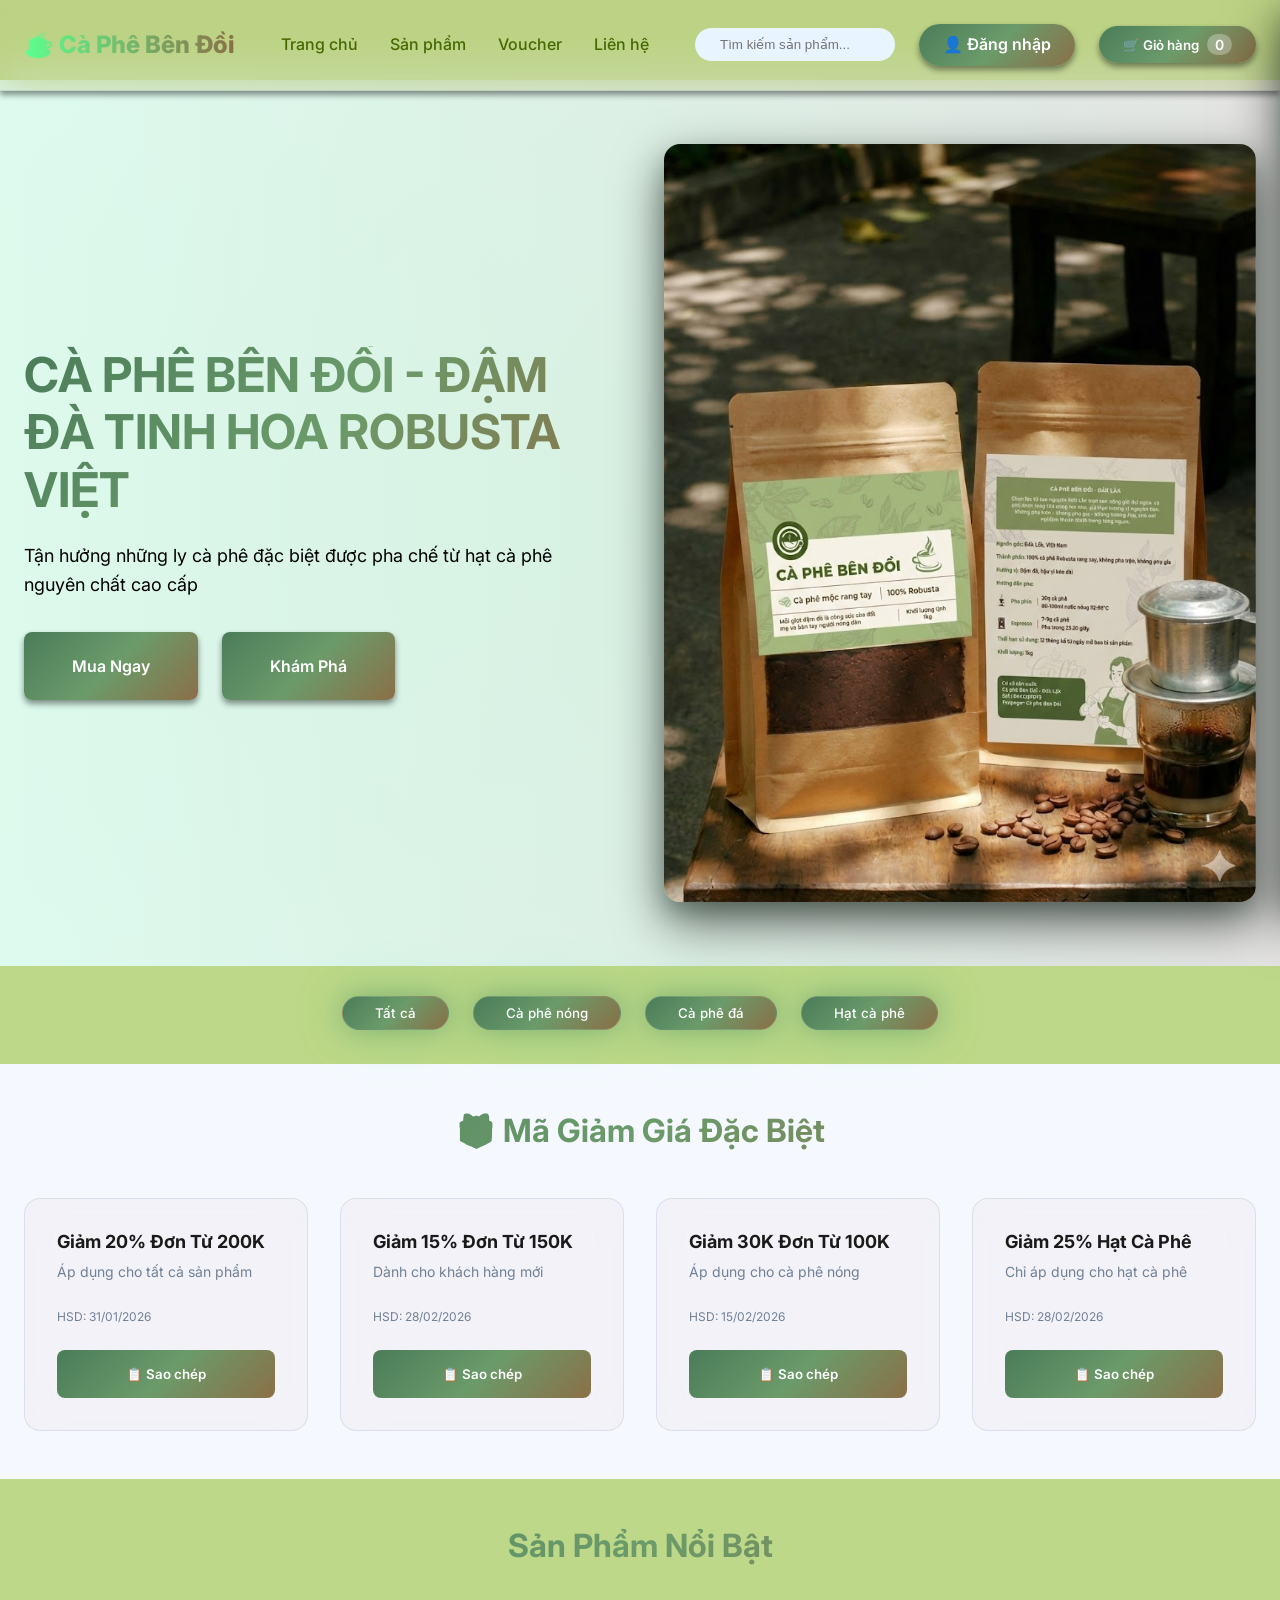
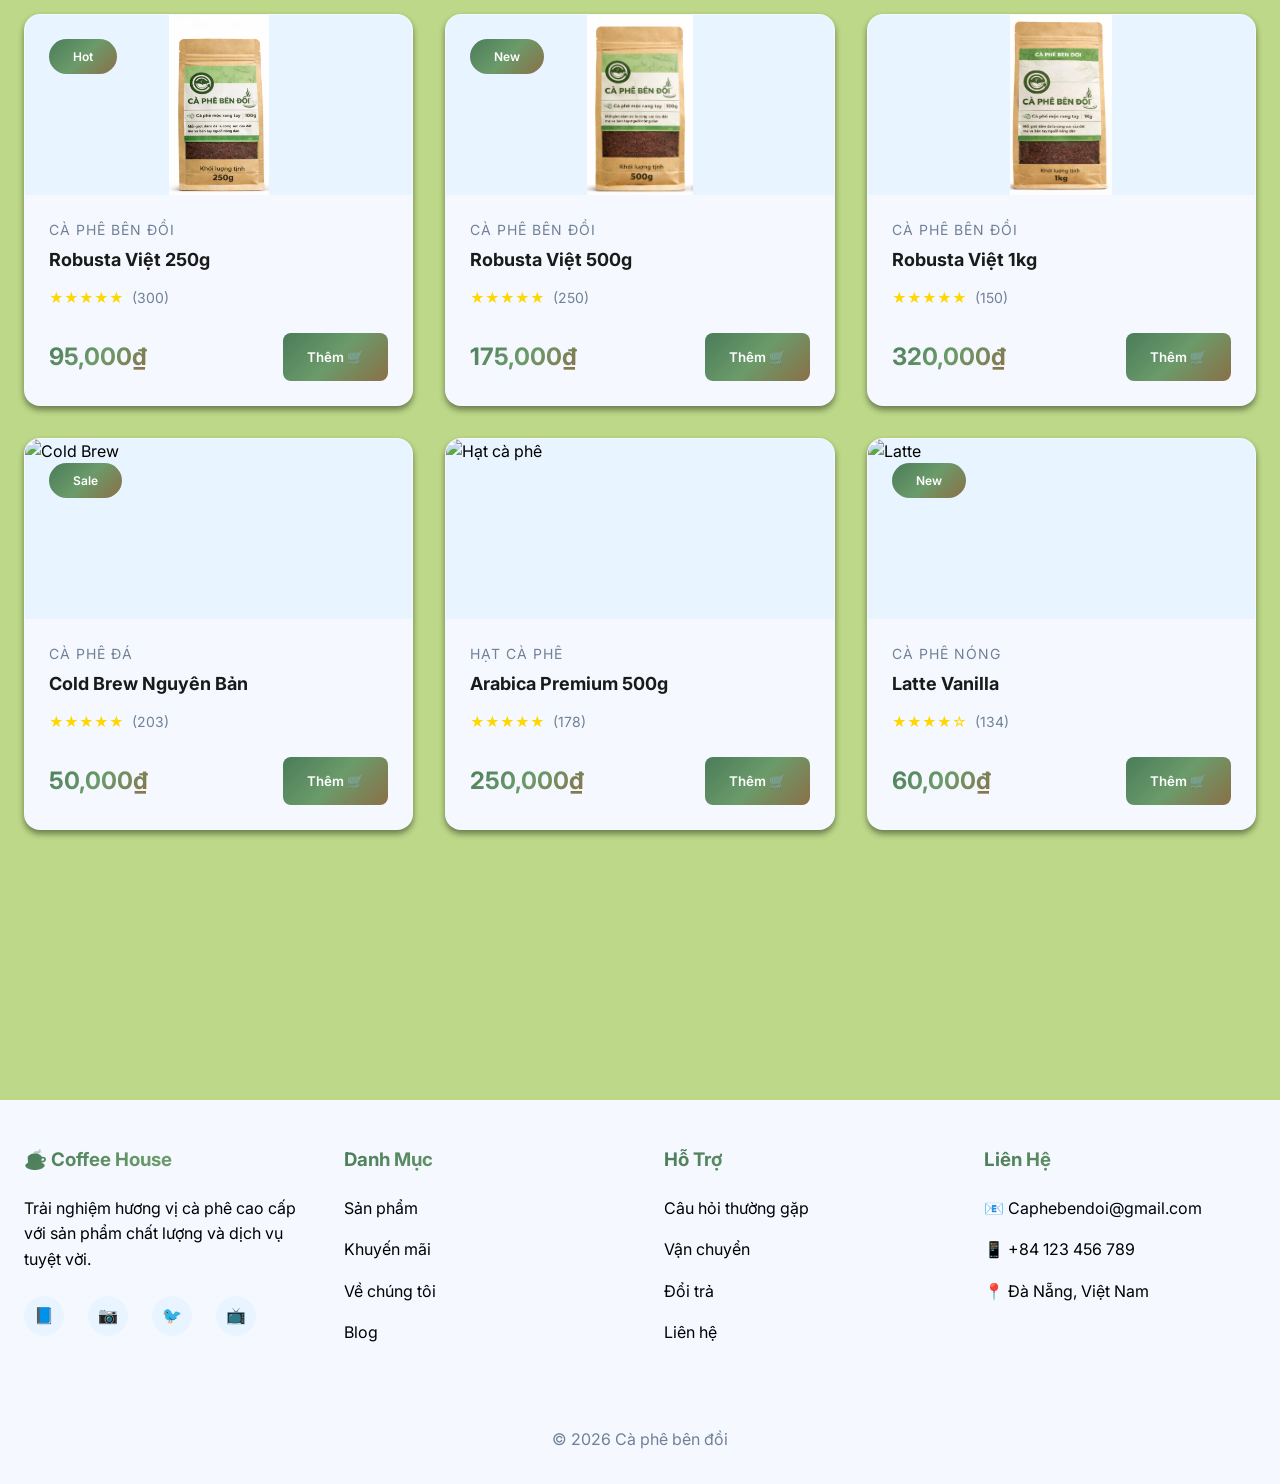
==== index.html @ 9ada8a75 "Add files via upload" ====
<!DOCTYPE html>
<html lang="vi">

<head>
    <meta charset="UTF-8">
    <meta name="viewport" content="width=device-width, initial-scale=1.0">
    <meta name="description"
        content="Cửa hàng cà phê trực tuyến cao cấp - Cà phê Việt Nam, Espresso, Cappuccino, và nhiều loại cà phê đặc biệt khác">
    <meta name="keywords" content="cà phê, coffee, espresso, cappuccino, cà phê việt nam, cà phê online">
    <title>Cà Phê Bên Đồi </title>
    <link rel="preconnect" href="https://fonts.googleapis.com">
    <link rel="preconnect" href="https://fonts.gstatic.com" crossorigin>
    <link href="https://fonts.googleapis.com/css2?family=Inter:wght@400;500;600;700;800&display=swap" rel="stylesheet">
    <link rel="stylesheet" href="style.css">
</head>

<body>
    <!-- Header & Navigation -->
    <header class="header" id="header">
        <nav class="nav container">
            <div class="logo">☕ Cà Phê Bên Đồi </div>

            <ul class="nav-links" id="navLinks">
                <li><a href="#home">Trang chủ</a></li>
                <li><a href="#products">Sản phẩm</a></li>
                <li><a href="#vouchers">Voucher</a></li>
                <li><a href="#contact">Liên hệ</a></li>
            </ul>

            <div class="nav-actions">
                <div class="search-box">
                    <input type="text" id="searchInput" placeholder="Tìm kiếm sản phẩm...">
                </div>

                <a href="login.html" class="cart-btn">
                    👤 Đăng nhập
                </a>

                <button class="cart-btn" id="cartBtn">
                    🛒 Giỏ hàng
                    <span class="cart-count" id="cartCount">0</span>
                </button>

                <button class="mobile-menu-btn" id="mobileMenuBtn">☰</button>
            </div>
        </nav>
    </header>
    <section class="hero" id="home">
        <div class="container">
            <div class="hero-content">
                <div class="hero-text animate-in">
                    <h1>CÀ PHÊ BÊN ĐỒI - ĐẬM ĐÀ TINH HOA ROBUSTA VIỆT</h1>
                    <p>Tận hưởng những ly cà phê đặc biệt được pha chế từ hạt cà phê nguyên chất cao cấp</p>
                    <div class="hero-buttons">
                        <button class="btn-primary"
                            onclick="document.getElementById('products').scrollIntoView({behavior: 'smooth'})">
                            Mua Ngay
                        </button>
                        <button class="btn-primary"
                            onclick="document.getElementById('products').scrollIntoView({behavior: 'smooth'})">
                            Khám Phá
                        </button>
                    </div>
                </div>

                <div class="hero-image">
                    <img src="img/h1.jpg" alt="Premium Coffee Experience">
                </div>
            </div>
        </div>
    </section>
    <section class="filters" id="filters">
        <div class="container">
            <div class="filter-buttons">
                <button class="filter-btn active" data-category="all">Tất cả</button>
                <button class="filter-btn active" hot">Cà phê nóng</button>
                <button class="filter-btn active" iced">Cà phê đá</button>
                <button class="filter-btn active" beans">Hạt cà phê</button>
            </div>
        </div>
    </section>

    <!-- Vouchers Section -->
    <section class="vouchers" id="vouchers">
        <div class="container">
            <h2 class="section-title">🎁 Mã Giảm Giá Đặc Biệt</h2>

            <div class="vouchers-grid">
                <!-- Voucher 1 -->
                <div class="voucher-card">
                    <!-- <div class="voucher-badge">-20%</div> -->
                    <div class="voucher-content">
                        <h3 class="voucher-title">Giảm 20% Đơn Từ 200K</h3>
                        <p class="voucher-desc">Áp dụng cho tất cả sản phẩm</p>
                        <div class="voucher-code" style="display: none;" onclick="revealVoucherCode('code1')">
                            <span class="code-label">Mã:</span>
                            <span class="code-value" id="code1">COFFEE20</span>
                        </div>
                        <div class="voucher-expiry">HSD: 31/01/2026</div>
                        <button class="copy-code-btn" onclick="copyVoucherCode('code1', 'COFFEE20')">📋 Sao
                            chép</button>
                    </div>
                </div>

                <!-- Voucher 2 -->
                <div class="voucher-card">
                    <!-- <div class="voucher-badge">-15%</div> -->
                    <div class="voucher-content">
                        <h3 class="voucher-title">Giảm 15% Đơn Từ 150K</h3>
                        <p class="voucher-desc">Dành cho khách hàng mới</p>
                        <div class="voucher-code" style="display: none;" onclick="revealVoucherCode('code2')">
                            <span class="code-label">Mã:</span>
                            <span class="code-value" id="code2">NEWBIE15</span>
                        </div>
                        <div class="voucher-expiry">HSD: 28/02/2026</div>
                        <button class="copy-code-btn" onclick="copyVoucherCode('code2', 'NEWBIE15')">📋 Sao
                            chép</button>
                    </div>
                </div>

                <!-- Voucher 3 -->
                <div class="voucher-card">
                    <!-- <div class="voucher-badge">-30K</div> -->
                    <div class="voucher-content">
                        <h3 class="voucher-title">Giảm 30K Đơn Từ 100K</h3>
                        <p class="voucher-desc">Áp dụng cho cà phê nóng</p>
                        <div class="voucher-code" style="display: none;" onclick="revealVoucherCode('code3')">
                            <span class="code-label">Mã:</span>
                            <span class="code-value" id="code3">HOT30K</span>
                        </div>
                        <div class="voucher-expiry">HSD: 15/02/2026</div>
                        <button class="copy-code-btn" onclick="copyVoucherCode('code3', 'HOT30K')">📋 Sao chép</button>
                    </div>
                </div>

                <!-- Voucher 4 -->
                <div class="voucher-card">
                    <!-- <div class="voucher-badge">-25%</div> -->
                    <div class="voucher-content">
                        <h3 class="voucher-title">Giảm 25% Hạt Cà Phê</h3>
                        <p class="voucher-desc">Chỉ áp dụng cho hạt cà phê</p>
                        <div class="voucher-code" style="display: none;" onclick="revealVoucherCode('code4')">
                            <span class="code-label">Mã:</span>
                            <span class="code-value" id="code4">BEANS25</span>
                        </div>
                        <div class="voucher-expiry">HSD: 28/02/2026</div>
                        <button class="copy-code-btn" onclick="copyVoucherCode('code4', 'BEANS25')">📋 Sao chép</button>
                    </div>
                </div>
            </div>
        </div>
    </section>

    <!-- Products Section -->
    <section class="products" id="products">
        <div class="container">
            <h2 class="section-title">Sản Phẩm Nổi Bật</h2>

            <div class="products-grid" id="productsGrid">
                <!-- Product 1 - Vietnamese Coffee -->
                <div class="product-card" data-category="iced">
                    <div class="product-image">
                        <img src="img/h2.png" alt="Cà phê bên đồi ">
                        <span class="product-badge">Hot</span>
                    </div>
                    <div class="product-info">
                        <div class="product-category">Cà phê bên đồi </div>
                        <h3 class="product-name">Robusta Việt 250g</h3>
                        <div class="product-rating">
                            <span class="stars">★★★★★</span>
                            <span class="rating-count">(300)</span>
                        </div>
                        <div class="product-footer">
                            <div class="product-price">95,000₫</div>
                            <button class="add-to-cart"
                                onclick="addToCart(1, 'Robusta Việt 250g', 95000, 'img/h2.png')">
                                Thêm 🛒
                            </button>
                        </div>
                    </div>
                </div>

                <!-- Product 2 - Cappuccino -->
                <div class="product-card" data-category="hot">
                    <div class="product-image">
                        <img src="img/h3.png" alt="Cappuccino">
                        <span class="product-badge">New</span>
                    </div>
                    <div class="product-info">
                        <div class="product-category">Cà phê bên đồi </div>
                        <h3 class="product-name">Robusta Việt 500g</h3>
                        <div class="product-rating">
                            <span class="stars">★★★★★</span>
                            <span class="rating-count">(250)</span>
                        </div>
                        <div class="product-footer">
                            <div class="product-price">175,000₫</div>
                            <button class="add-to-cart"
                                onclick="addToCart(2, 'Robusta Việt 500g', 175000, 'img/h3.png')">
                                Thêm 🛒
                            </button>
                        </div>
                    </div>
                </div>

                <!-- Product 3 - Espresso -->
                <div class="product-card" data-category="hot">
                    <div class="product-image">
                        <img src="img/h4.png" alt="Espresso">
                    </div>
                    <div class="product-info">
                        <div class="product-category">Cà phê bên đồi</div>
                        <h3 class="product-name">Robusta Việt 1kg</h3>
                        <div class="product-rating">
                            <span class="stars">★★★★★</span>
                            <span class="rating-count">(150)</span>
                        </div>
                        <div class="product-footer">
                            <div class="product-price">320,000₫</div>
                            <button class="add-to-cart"
                                onclick="addToCart(3, 'Robusta Việt 1kg', 320000, 'img/h4.png')">
                                Thêm 🛒
                            </button>
                        </div>
                    </div>
                </div>

                <!-- Product 4 - Cold Brew -->
                <div class="product-card" data-category="iced">
                    <div class="product-image">
                        <img src="C:/Users/ACER/.gemini/antigravity/brain/c8f17a90-2928-4ea5-bf29-b43750436bd2/cold_brew_1768664310463.png"
                            alt="Cold Brew">
                        <span class="product-badge">Sale</span>
                    </div>
                    <div class="product-info">
                        <div class="product-category">Cà phê đá</div>
                        <h3 class="product-name">Cold Brew Nguyên Bản</h3>
                        <div class="product-rating">
                            <span class="stars">★★★★★</span>
                            <span class="rating-count">(203)</span>
                        </div>
                        <div class="product-footer">
                            <div class="product-price">50,000₫</div>
                            <button class="add-to-cart"
                                onclick="addToCart(4, 'Cold Brew Nguyên Bản', 50000, 'C:/Users/ACER/.gemini/antigravity/brain/c8f17a90-2928-4ea5-bf29-b43750436bd2/cold_brew_1768664310463.png')">
                                Thêm 🛒
                            </button>
                        </div>
                    </div>
                </div>

                <!-- Product 5 - Coffee Beans -->
                <div class="product-card" data-category="beans">
                    <div class="product-image">
                        <img src="C:/Users/ACER/.gemini/antigravity/brain/c8f17a90-2928-4ea5-bf29-b43750436bd2/coffee_beans_1768664325076.png"
                            alt="Hạt cà phê">
                    </div>
                    <div class="product-info">
                        <div class="product-category">Hạt cà phê</div>
                        <h3 class="product-name">Arabica Premium 500g</h3>
                        <div class="product-rating">
                            <span class="stars">★★★★★</span>
                            <span class="rating-count">(178)</span>
                        </div>
                        <div class="product-footer">
                            <div class="product-price">250,000₫</div>
                            <button class="add-to-cart"
                                onclick="addToCart(5, 'Arabica Premium 500g', 250000, 'C:/Users/ACER/.gemini/antigravity/brain/c8f17a90-2928-4ea5-bf29-b43750436bd2/coffee_beans_1768664325076.png')">
                                Thêm 🛒
                            </button>
                        </div>
                    </div>
                </div>

                <!-- Product 6 - Latte -->
                <div class="product-card" data-category="hot">
                    <div class="product-image">
                        <img src="C:/Users/ACER/.gemini/antigravity/brain/c8f17a90-2928-4ea5-bf29-b43750436bd2/cappuccino_1768664275672.png"
                            alt="Latte">
                        <span class="product-badge">New</span>
                    </div>
                    <div class="product-info">
                        <div class="product-category">Cà phê nóng</div>
                        <h3 class="product-name">Latte Vanilla</h3>
                        <div class="product-rating">
                            <span class="stars">★★★★☆</span>
                            <span class="rating-count">(134)</span>
                        </div>
                        <div class="product-footer">
                            <div class="product-price">60,000₫</div>
                            <button class="add-to-cart"
                                onclick="addToCart(6, 'Latte Vanilla', 60000, 'C:/Users/ACER/.gemini/antigravity/brain/c8f17a90-2928-4ea5-bf29-b43750436bd2/cappuccino_1768664275672.png')">
                                Thêm 🛒
                            </button>
                        </div>
                    </div>
                </div>
            </div>
        </div>
    </section>

    <!-- Shopping Cart Sidebar -->
    <div class="cart-sidebar" id="cartSidebar">
        <div class="cart-header">
            <h2>Giỏ Hàng</h2>
            <button class="close-cart" id="closeCart">✕</button>
        </div>

        <div class="cart-items" id="cartItems">
            <div class="empty-cart" id="emptyCart">
                <div class="empty-cart-icon">🛒</div>
                <p>Giỏ hàng trống</p>
            </div>
        </div>
        <div class="cart-footer">
            <div class="voucher-input-section">
                <input type="text" id="voucherInput" placeholder="Nhập mã giảm giá..." class="voucher-input">
                <button class="apply-voucher-btn" onclick="applyVoucher()">Áp dụng</button>
            </div>
            <div class="discount-info" id="discountInfo" style="display: none;">
                <span class="discount-label">Giảm giá:</span>
                <span class="discount-amount" id="discountAmount">0₫</span>
            </div>
            <div class="cart-total">
                <span class="cart-total-label">Tổng cộng:</span>
                <span class="cart-total-amount" id="cartTotal">0₫</span>
            </div>
            <button class="checkout-btn">Thanh Toán</button>
        </div>
    </div>


    <VIdeo>
        <source src="">
    </VIdeo>
    <!-- Overlay -->
    <div class="overlay" id="overlay"></div>

    <!-- Footer -->
    <footer class="footer" id="contact">
        <div class="container">
            <div class="footer-content">
                <div class="footer-section">
                    <h3>☕ Coffee House</h3>
                    <p>Trải nghiệm hương vị cà phê cao cấp với sản phẩm chất lượng và dịch vụ tuyệt vời.</p>
                    <div class="social-links">
                        <a href="#" class="social-link">📘</a>
                        <a href="#" class="social-link">📷</a>
                        <a href="#" class="social-link">🐦</a>
                        <a href="#" class="social-link">📺</a>
                    </div>
                </div>

                <div class="footer-section">
                    <h3>Danh Mục</h3>
                    <ul>
                        <li><a href="#products">Sản phẩm</a></li>
                        <li><a href="#deals">Khuyến mãi</a></li>
                        <li><a href="#about">Về chúng tôi</a></li>
                        <li><a href="#blog">Blog</a></li>
                    </ul>
                </div>

                <div class="footer-section">
                    <h3>Hỗ Trợ</h3>
                    <ul>
                        <li><a href="#faq">Câu hỏi thường gặp</a></li>
                        <li><a href="#shipping">Vận chuyển</a></li>
                        <li><a href="#returns">Đổi trả</a></li>
                        <li><a href="#contact">Liên hệ</a></li>
                    </ul>
                </div>

                <div class="footer-section">
                    <h3>Liên Hệ</h3>
                    <ul>
                        <li>📧 Caphebendoi@gmail.com</li>
                        <li>📱 +84 123 456 789</li>
                        <li>📍 Đà Nẵng, Việt Nam</li>
                    </ul>
                </div>
            </div>

            <div class="footer-bottom">
                <p>&copy; 2026 Cà phê bên đồi </p>
            </div>
        </div>
    </footer>

    <!-- JavaScript -->
    <script src="script.js"></script>
</body>

</html>
---- style.css ----
* {
    margin: 0;
    padding: 0;
    box-sizing: border-box;
}

:root {
    /* Color Palette - Coffee Theme: Blue & White */
    --color-bg-primary: linear-gradient(135deg, #e3f2fd 0%, #ffffff 100%);
    --color-bg-secondary: #f5f9ff;
    --color-bg-tertiary: #e8f4ff;
    --color-accent-primary: #4a7c59;
    --color-accent-secondary: #8b6f47;
    --color-accent-tertiary: #6b9b6a;
    --color-accent-neon: #5dff8f;
    --color-text-primary: #1a1a1a;
    --color-text-secondary:#ffffff;
    --color-text-muted: #718096;
    --color-success: #5cb85c;
    --color-warning: #f0ad4e;
    --color-error: #d9534f;

    /* Advanced Gradients - Coffee Theme with Animation */
    --gradient-primary: linear-gradient(135deg, #4a7c59 0%, #6b9b6a 50%, #8b6f47 100%);
    --gradient-secondary: linear-gradient(135deg, #6b9b6a 0%, #4a7c59 50%, #5dff8f 100%);
    --gradient-overlay: linear-gradient(135deg, rgba(74, 124, 89, 0.15) 0%, rgba(139, 111, 71, 0.15) 100%);
    --gradient-animated: linear-gradient(270deg, #4a7c59, #6b9b6a, #8b6f47, #5dff8f);
    --gradient-glass: linear-gradient(135deg, rgba(255, 255, 255, 0.1) 0%, rgba(255, 255, 255, 0.05) 100%);
    --gradient-shine: linear-gradient(90deg, transparent, rgba(255, 255, 255, 0.3), transparent);

    /* Glassmorphism */
    --glass-bg: rgba(151, 35, 35, 0.03);
    --glass-border: rgba(30, 47, 146, 0.1);
    --glass-blur: blur(20px);

    /* Spacing */
    --spacing-xs: 0.5rem;
    --spacing-sm: 1rem;
    --spacing-md: 1.5rem;
    --spacing-lg: 2rem;
    --spacing-xl: 3rem;
    --spacing-xxl: 4rem;

    /* Typography */
    --font-primary: 'Inter', -apple-system, BlinkMacSystemFont, 'Segoe UI', sans-serif;
    --font-size-xs: 0.75rem;
    --font-size-sm: 0.875rem;
    --font-size-base: 1rem;
    --font-size-lg: 1.125rem;
    --font-size-xl: 1.5rem;
    --font-size-2xl: 2rem;
    --font-size-3xl: 3rem;

    /* Enhanced Shadows with Multi-Layer Effects */
    --shadow-sm: 0 1px 3px rgba(0, 0, 0, 0.3);
    --shadow-md: 0 4px 6px rgba(0, 0, 0, 0.4), 0 2px 4px rgba(74, 124, 89, 0.1);
    --shadow-lg: 0 10px 25px rgba(0, 0, 0, 0.5), 0 5px 10px rgba(74, 124, 89, 0.2);
    --shadow-xl: 0 20px 50px rgba(0, 0, 0, 0.6), 0 10px 20px rgba(74, 124, 89, 0.3);
    --shadow-glow: 0 0 30px rgba(74, 124, 89, 0.5), 0 0 60px rgba(93, 255, 143, 0.2);
    --shadow-neon: 0 0 20px rgba(93, 255, 143, 0.6), 0 0 40px rgba(93, 255, 143, 0.4), 0 0 60px rgba(93, 255, 143, 0.2);
    --shadow-3d: 0 30px 60px rgba(0, 0, 0, 0.7), 0 15px 30px rgba(0, 0, 0, 0.5);

    /* Border Radius */
    --radius-sm: 0.375rem;
    --radius-md: 0.5rem;
    --radius-lg: 0.75rem;
    --radius-xl: 1rem;
    --radius-full: 9999px;

    /* Transitions */
    --transition-fast: 150ms cubic-bezier(0.4, 0, 0.2, 1);
    --transition-base: 300ms cubic-bezier(0.4, 0, 0.2, 1);
    --transition-slow: 500ms cubic-bezier(0.4, 0, 0.2, 1);
}


body {
    font-family: var(--font-primary);
    background: var(--color-bg-primary);
  --color-bg-primary:#bdd888;
    line-height: 1.6;
    overflow-x: hidden;
    min-height: 100vh;
}

h1,
h2,
h3,
h4,
h5,
h6 {
    font-weight: 700;
    line-height: 1.2;
}

a {
    text-decoration: none;
    color: inherit;
}

button {
    font-family: inherit;
    border: none;
    cursor: pointer;
    outline: none;
}

img {
    max-width: 100%;
    height: auto;
    display: block;
}

/* ==========================================
   UTILITY CLASSES
   ========================================== */
.container {
    max-width: 1400px;
    margin: 0 auto;
    padding: 0 var(--spacing-md);
}

.flex {
    display: flex;
}

.flex-center {
    display: flex;
    align-items: center;
    justify-content: center;
}

.grid {
    display: grid;
}

/* ==========================================
   HEADER & NAVIGATION
   ========================================== */
.header {
    position: fixed;
    top: 0;
    left: 0;
    right: 0;
    z-index: 1000;
    background: var(--glass-bg);
    backdrop-filter: var(--glass-blur)  ;
    -webkit-backdrop-filter: var(--glass-blur);
    box-shadow: var(--shadow-md);
    transition: all var(--transition-base);
    border-bottom: 1px solid var(--glass-border);
}

.header::before {
    content: '';
    position: absolute;
    top: 0;
    left: -100%;
    width: 100%;
    height: 100%;
    background: var(--gradient-shine);
    transition: left 0.7s;
}

.header:hover::before {
    left: 100%;
}

.nav {
    display: flex;
    align-items: center;
    justify-content: space-between;
    padding: var(--spacing-md) var(--spacing-md);
    gap: var(--spacing-lg);
}

.logo {
    font-size: var(--font-size-xl);
    font-weight: 800;
    background: var(--gradient-animated);
    background-size: 300% 300%;
    -webkit-background-clip: text;
    -webkit-text-fill-color: transparent;
    background-clip: text;
    cursor: pointer;
    animation: shimmer 4s ease-in-out infinite;
    position: relative;
}

.logo::after {
    content: '☕ Cà Phê Bên Đồi';
    position: absolute;
    left: 0;
    top: 0;
    background: var(--gradient-secondary);
    background-size: 300% 300%;
    -webkit-background-clip: text;
    -webkit-text-fill-color: transparent;
    background-clip: text;
    opacity: 0;
    animation: shimmer 4s ease-in-out infinite, fadeInOut 4s ease-in-out infinite;
}

@keyframes shimmer {

    0%,
    100% {
        background-position: 0% 50%;
    }

    50% {
        background-position: 100% 50%;
    }
}

@keyframes fadeInOut {

    0%,
    100% {
        opacity: 0;
    }

    50% {
        opacity: 0.6;
    }
}

.nav-links {
    display: flex;
    gap: var(--spacing-lg);
    list-style: none;
}
 /* đổi màu chữ ở header*/
.nav-links a {
    color:#466903;
    font-weight: 500;
    transition: color var(--transition-fast);
    position: relative;
}

.nav-links a:hover {
    color: var(--color-text-primary);
}

.nav-links a::after {
    content: '';
    position: absolute;
    bottom: -4px;
    left: 0;
    width: 0;
    height: 2px;
    background: var(--gradient-primary);
    transition: width var(--transition-base);
}

.nav-links a:hover::after {
    width: 100%;
}

.nav-actions {
    display: flex;
    align-items: center;
    gap: var(--spacing-md);
}

.search-box {
    position: relative;
    display: flex;
    align-items: center;
}

.search-box input {
    background: var(--color-bg-tertiary);
    border: 1px solid rgba(255, 255, 255, 0.1);
    color: var(--color-text-primary);
    padding: var(--spacing-xs) var(--spacing-md);
    border-radius: var(--radius-full);
    width: 200px;
    transition: all var(--transition-base);
}

.search-box input:focus {
    width: 250px;
    border-color: var(--color-accent-primary);
    box-shadow: var(--shadow-glow);
}

.cart-btn {
    position: relative;
    background: var(--gradient-primary);
    color: white;
    padding: var(--spacing-xs) var(--spacing-md);
    border-radius: var(--radius-full);
    display: flex;
    align-items: center;
    gap: var(--spacing-xs);
    font-weight: 600;
    transition: all var(--transition-base);
    box-shadow: var(--shadow-md);
}

.cart-btn:hover {
    transform: translateY(-2px);
    box-shadow: var(--shadow-lg);
}

.cart-count {
    background: rgba(255, 255, 255, 0.3);
    padding: 2px 8px;
    border-radius: var(--radius-full);
    font-size: var(--font-size-sm);
}

.login-btn {
    background: rgba(255, 255, 255, 0.1);
    backdrop-filter: blur(10px);
    color: white;
    padding: var(--spacing-xs) var(--spacing-md);
    border-radius: var(--radius-full);
    display: flex;
    align-items: center;
    gap: var(--spacing-xs);
    font-weight: 600;
    border: 1px solid rgba(255, 255, 255, 0.2);
    transition: all var(--transition-base);
}

.login-btn:hover {
    background: rgba(255, 255, 255, 0.15);
    transform: translateY(-2px);
    box-shadow: var(--shadow-md);
}

.user-menu {
    position: relative;
    display: flex;
    align-items: center;
    gap: var(--spacing-xs);
}

.user-avatar {
    width: 36px;
    height: 36px;
    border-radius: var(--radius-full);
    background: var(--gradient-primary);
    display: flex;
    align-items: center;
    justify-content: center;
    font-weight: 700;
    cursor: pointer;
    transition: all var(--transition-base);
}

.user-avatar:hover {
    transform: scale(1.1);
    box-shadow: var(--shadow-glow);
}

.cart-count {
    background: rgba(255, 255, 255, 0.3);
    padding: 2px 8px;
    border-radius: var(--radius-full);
    font-size: var(--font-size-sm);
}

.mobile-menu-btn {
    display: none;
    background: transparent;
    color: var(--color-text-primary);
    font-size: var(--font-size-xl);
    padding: var(--spacing-xs);
}

/* ==========================================
   HERO SECTION
   ========================================== */
.hero {
    margin-top: 80px;
    position: relative;
    padding: var(--spacing-xxl) 0;
    background: var(--color-bg-secondary);
    overflow: hidden;
}

.hero::before {
    content: '';
    position: absolute;
    top: 0;
    left: 0;
    right: 0;
    bottom: 0;
    background: var(--gradient-animated);
    background-size: 300% 300%;
    opacity: 0.15;
    animation: shimmer 8s ease-in-out infinite;
}

.hero::after {
    content: '';
    position: absolute;
    top: -50%;
    left: -50%;
    width: 200%;
    height: 200%;
    background: radial-gradient(circle at 50% 50%, rgba(93, 255, 143, 0.08) 0%, transparent 50%);
    animation: rotate 20s linear infinite;
}

@keyframes rotate {
    from {
        transform: rotate(0deg);
    }

    to {
        transform: rotate(360deg);
    }
}

.hero-content {
    position: relative;
    z-index: 1;
    display: grid;
    grid-template-columns: 1fr 1fr;
    gap: var(--spacing-xl);
    align-items: center;
}

.hero-text h1 {
    font-size: var(--font-size-3xl);
    margin-bottom: var(--spacing-md);
    background: var(--gradient-primary);
    -webkit-background-clip: text;
    -webkit-text-fill-color: transparent;
    background-clip: text;
}

.hero-text p {
    font-size: var(--font-size-lg);
    color: black;
    margin-bottom: var(--spacing-lg);
}

.hero-buttons {
    display: flex;
    gap: var(--spacing-md);
}

.btn-primary {
    background: var(--gradient-primary);
    color: white;
    padding: var(--spacing-md) var(--spacing-xl);
    border-radius: var(--radius-md);
    font-weight: 600;
    font-size: var(--font-size-base);
    transition: all var(--transition-base);
    box-shadow: var(--shadow-md);
}

.btn-primary:hover {
    transform: translateY(-3px);
    box-shadow: var(--shadow-xl);
}

.btn-secondary {
    background: rgba(255, 255, 255, 0.1);
    backdrop-filter: blur(10px);
    color: white;
    padding: var(--spacing-md) var(--spacing-xl);
    border-radius: var(--radius-md);
    font-weight: 600;
    border: 1px solid rgba(255, 255, 255, 0.2);
    transition: all var(--transition-base);
}

.btn-secondary:hover {
    background: rgba(255, 255, 255, 0.15);
    transform: translateY(-3px);
}

.hero-image {
    position: relative;
    border-radius: var(--radius-xl);
    overflow: hidden;
    box-shadow: var(--shadow-xl);
}

.hero-image img {
    width: 100%;
    height: auto;
    animation: float 6s ease-in-out infinite;
}

@keyframes float {

    0%,
    100% {
        transform: translateY(0);
    }

    50% {
        transform: translateY(-20px);
    }
}

/* ==========================================
   FILTERS
   ========================================== */
.filters {
    padding: var(--spacing-lg) 0;
    background: var(--color-bg-primary);
}

.filter-buttons {
    display: flex;
    gap: var(--spacing-md);
    justify-content: center;
    flex-wrap: wrap;
}

.filter-btn {
    background: var(--color-bg-tertiary);
    color: var(--color-text-secondary);
    padding: var(--spacing-xs) var(--spacing-lg);
    border-radius: var(--radius-full);
    font-weight: 500;
    transition: all var(--transition-base);
    border: 1px solid rgba(255, 255, 255, 0.1);
}

.filter-btn:hover,
.filter-btn.active {
    background: var(--gradient-primary);
    color: white;
    transform: translateY(-2px);
    box-shadow: var(--shadow-glow);
}

/* ==========================================
   PRODUCTS SECTION
   ========================================== */
.products {
    padding: var(--spacing-xl) 0;
    background: var(--color-bg-primary);
}

.section-title {
    text-align: center;
    font-size: var(--font-size-2xl);
    margin-bottom: var(--spacing-xl);
    background: var(--gradient-primary);
    -webkit-background-clip: text;
    -webkit-text-fill-color: transparent;
    background-clip: text;
}

.products-grid {
    display: grid;
    grid-template-columns: repeat(auto-fill, minmax(300px, 1fr));
    gap: var(--spacing-lg);
}

.product-card {
    background: var(--color-bg-secondary);
    border-radius: var(--radius-xl);
    overflow: hidden;
    box-shadow: var(--shadow-md);
    transition: all var(--transition-base);
    border: 1px solid rgba(255, 255, 255, 0.05);
    position: relative;
    transform-style: preserve-3d;
    perspective: 1000px;
}

.product-card::before {
    content: '';
    position: absolute;
    top: 0;
    left: 0;
    right: 0;
    bottom: 0;
    background: var(--gradient-overlay);
    opacity: 0;
    transition: opacity var(--transition-base);
    z-index: 0;
}

.product-card::after {
    content: '';
    position: absolute;
    top: -50%;
    left: -50%;
    width: 200%;
    height: 200%;
    background: radial-gradient(circle, rgba(93, 255, 143, 0.1) 0%, transparent 70%);
    opacity: 0;
    transition: opacity var(--transition-base);
    z-index: 0;
}

.product-card:hover::before {
    opacity: 1;
}

.product-card:hover::after {
    opacity: 1;
}

.product-card:hover {
    transform: translateY(-12px) rotateX(5deg);
    box-shadow: var(--shadow-3d), var(--shadow-neon);
    border-color: var(--color-accent-neon);
}

.product-image {
    position: relative;
    height: 180px;
    overflow: hidden;
    background: var(--color-bg-tertiary);
}

.product-image img {
    width: 100%;
    height: 100%;
    object-fit: contain;
    transition: transform var(--transition-slow);
}

.product-card:hover .product-image img {
    transform: scale(1.1);
}

.product-badge {
    position: absolute;
    top: var(--spacing-md);
    left: var(--spacing-md);
    background: var(--gradient-primary);
    color: white;
    padding: var(--spacing-xs) var(--spacing-md);
    border-radius: var(--radius-full);
    font-size: var(--font-size-xs);
    font-weight: 600;
    z-index: 2;
}

.product-info {
    padding: var(--spacing-md);
    position: relative;
    z-index: 1;
}

.product-category {
    color: var(--color-text-muted);
    font-size: var(--font-size-sm);
    text-transform: uppercase;
    letter-spacing: 1px;
    margin-bottom: var(--spacing-xs);
}

.product-name {
    font-size: var(--font-size-lg);
    margin-bottom: var(--spacing-sm);
    color: var(--color-text-primary);
}

.product-rating {
    display: flex;
    align-items: center;
    gap: var(--spacing-xs);
    margin-bottom: var(--spacing-sm);
}

.stars {
    color: #ffd700;
    font-size: var(--font-size-sm);
}

.rating-count {
    color: var(--color-text-muted);
    font-size: var(--font-size-sm);
}

.product-footer {
    display: flex;
    align-items: center;
    justify-content: space-between;
    margin-top: var(--spacing-md);
}

.product-price {
    font-size: var(--font-size-xl);
    font-weight: 700;
    background: var(--gradient-primary);
    -webkit-background-clip: text;
    -webkit-text-fill-color: transparent;
    background-clip: text;
}

.add-to-cart {
    background: var(--gradient-primary);
    color: white;
    padding: var(--spacing-sm) var(--spacing-md);
    border-radius: var(--radius-md);
    font-weight: 600;
    transition: all var(--transition-base);
    display: flex;
    align-items: center;
    gap: var(--spacing-xs);
}

.add-to-cart:hover {
    transform: scale(1.05);
    box-shadow: var(--shadow-glow);
}

/* ==========================================
   SHOPPING CART SIDEBAR
   ========================================== */
.cart-sidebar {
    position: fixed;
    top: 0;
    right: -400px;
    width: 400px;
    height: 100vh;
    background: var(--color-bg-secondary);
    box-shadow: var(--shadow-xl);
    z-index: 2000;
    transition: right var(--transition-base);
    display: flex;
    flex-direction: column;
}

.cart-sidebar.active {
    right: 0;
}

.cart-header {
    padding: var(--spacing-lg);
    border-bottom: 1px solid rgba(255, 255, 255, 0.1);
    display: flex;
    justify-content: space-between;
    align-items: center;
}

.cart-header h2 {
    font-size: var(--font-size-xl);
}

.close-cart {
    background: transparent;
    color: var(--color-text-primary);
    font-size: var(--font-size-xl);
    padding: var(--spacing-xs);
    transition: color var(--transition-fast);
}

.close-cart:hover {
    color: var(--color-accent-primary);
}

.cart-items {
    flex: 1;
    overflow-y: auto;
    padding: var(--spacing-lg);
}

.cart-item {
    display: flex;
    gap: var(--spacing-md);
    padding: var(--spacing-md);
    background: var(--color-bg-tertiary);
    border-radius: var(--radius-lg);
    margin-bottom: var(--spacing-md);
    transition: all var(--transition-base);
}

.cart-item:hover {
    background: rgba(74, 124, 89, 0.1);
}

.cart-item-image {
    width: 80px;
    height: 80px;
    border-radius: var(--radius-md);
    overflow: hidden;
    flex-shrink: 0;
}

.cart-item-image img {
    width: 100%;
    height: 100%;
    object-fit: cover;
}

.cart-item-details {
    flex: 1;
}

.cart-item-name {
    font-weight: 600;
    margin-bottom: var(--spacing-xs);
}

.cart-item-price {
    color: var(--color-accent-primary);
    font-weight: 600;
    margin-bottom: var(--spacing-sm);
}

.cart-item-controls {
    display: flex;
    align-items: center;
    gap: var(--spacing-md);
}

.quantity-controls {
    display: flex;
    align-items: center;
    gap: var(--spacing-xs);
    background: var(--color-bg-secondary);
    border-radius: var(--radius-md);
    padding: var(--spacing-xs);
}

.qty-btn {
    background: var(--color-bg-primary);
    color: var(--color-text-primary);
    width: 28px;
    height: 28px;
    border-radius: var(--radius-sm);
    display: flex;
    align-items: center;
    justify-content: center;
    transition: all var(--transition-fast);
}

.qty-btn:hover {
    background: var(--color-accent-primary);
}

.quantity {
    min-width: 30px;
    text-align: center;
    font-weight: 600;
}

.remove-item {
    background: transparent;
    color: var(--color-error);
    padding: var(--spacing-xs);
    transition: all var(--transition-fast);
}

.remove-item:hover {
    transform: scale(1.2);
}

.cart-footer {
    padding: var(--spacing-lg);
    border-top: 1px solid rgba(255, 255, 255, 0.1);
}

.cart-total {
    display: flex;
    justify-content: space-between;
    align-items: center;
    margin-bottom: var(--spacing-lg);
    font-size: var(--font-size-lg);
}

.cart-total-label {
    font-weight: 600;
}

.cart-total-amount {
    font-size: var(--font-size-2xl);
    font-weight: 700;
    background: var(--gradient-primary);
    -webkit-background-clip: text;
    -webkit-text-fill-color: transparent;
    background-clip: text;
}

.checkout-btn {
    width: 100%;
    background: var(--gradient-primary);
    color: white;
    padding: var(--spacing-md);
    border-radius: var(--radius-md);
    font-weight: 700;
    font-size: var(--font-size-lg);
    transition: all var(--transition-base);
}

.checkout-btn:hover {
    transform: translateY(-2px);
    box-shadow: var(--shadow-xl);
}

.empty-cart {
    text-align: center;
    padding: var(--spacing-xl);
    color: var(--color-text-muted);
}

.empty-cart-icon {
    font-size: 4rem;
    margin-bottom: var(--spacing-md);
    opacity: 0.3;
}

/* ==========================================
   VOUCHERS SECTION
   ========================================== */
.vouchers {
    padding: var(--spacing-xl) 0;
    background: var(--color-bg-secondary);
}

.vouchers-grid {
    display: grid;
    grid-template-columns: repeat(auto-fit, minmax(280px, 1fr));
    gap: var(--spacing-lg);
}

.voucher-card {
    background: var(--glass-bg);
    backdrop-filter: var(--glass-blur);
    border-radius: var(--radius-xl);
    padding: var(--spacing-lg);
    position: relative;
    overflow: hidden;
    border: 1px solid var(--glass-border);
    transition: all var(--transition-base);
    transform-style: preserve-3d;
}

.voucher-card::before {
    content: '';
    position: absolute;
    top: 0;
    left: 0;
    right: 0;
    bottom: 0;
    background: var(--gradient-overlay);
    opacity: 0;
    transition: opacity var(--transition-base);
}

.voucher-card:hover {
    transform: translateY(-8px) scale(1.02) rotateX(3deg);
    box-shadow: var(--shadow-neon);
    border-color: var(--color-accent-neon);
}

.voucher-card:hover::before {
    opacity: 1;
}

/* .voucher-badge {
    position: absolute;
    top: var(--spacing-md);
    right: var(--spacing-md);
    background: var(--gradient-primary);
    color: white;
    font-size: var(--font-size-xl);
    font-weight: 800;
    padding: var(--spacing-xs) var(--spacing-md);
    border-radius: var(--radius-full);
    z-index: 2;
    font-size: 0.55rem;
} */

.voucher-content {
    position: relative;
    z-index: 1;
}

.voucher-title {
    font-size: var(--font-size-lg);
    margin-bottom: var(--spacing-xs);
    color: var(--color-text-primary);
}

.voucher-desc {
    color: var(--color-text-muted);
    font-size: var(--font-size-sm);
    margin-bottom: var(--spacing-md);
}



.code-label {
    color: var(--color-text-muted);
    font-size: var(--font-size-sm);
}

.code-value {
    font-size: var(--font-size-lg);
    font-weight: 700;
    color: var(--color-accent-primary);
    letter-spacing: 1px;
    animation: revealCode 0.5s ease-out forwards;
}

@keyframes revealCode {
    from {
        opacity: 0;
        transform: translateX(-10px);
    }

    to {
        opacity: 1;
        transform: translateX(0);
    }
}

.voucher-code {
    background: var(--color-bg-secondary);
    padding: var(--spacing-md);
    border-radius: var(--radius-md);
    margin-bottom: var(--spacing-sm);
    border: 2px dashed var(--color-accent-primary);
    justify-content: space-between;
    align-items: center;
    cursor: pointer;
    transition: all var(--transition-base);
    display: none !important;
    /* Hidden by default - force override */
}

.voucher-code.revealed {
    display: flex !important;
    /* Show when revealed - force override */
    animation: slideDown 0.4s ease-out;
}

@keyframes slideDown {
    from {
        opacity: 0;
        transform: translateY(-10px);
        max-height: 0;
    }

    to {
        opacity: 1;
        transform: translateY(0);
        max-height: 100px;
    }
}

.voucher-code:hover {
    border-color: var(--color-accent-neon);
    background: rgba(74, 124, 89, 0.1);
    transform: scale(1.02);
}

.voucher-expiry {
    color: var(--color-text-muted);
    font-size: var(--font-size-xs);
    margin-bottom: var(--spacing-md);
}

.copy-code-btn {
    width: 100%;
    background: var(--gradient-primary);
    color: white;
    padding: var(--spacing-sm) var(--spacing-md);
    border-radius: var(--radius-md);
    font-weight: 600;
    transition: all var(--transition-base);
}

.copy-code-btn:hover {
    transform: scale(1.02);
    box-shadow: var(--shadow-glow);
}

/* Voucher Input in Cart */
.voucher-input-section {
    display: flex;
    gap: var(--spacing-xs);
    margin-bottom: var(--spacing-md);
}

.voucher-input {
    flex: 1;
    background: var(--color-bg-tertiary);
    border: 1px solid rgba(255, 255, 255, 0.1);
    color: var(--color-text-primary);
    padding: var(--spacing-sm);
    border-radius: var(--radius-md);
    transition: all var(--transition-base);
}

.voucher-input:focus {
    border-color: var(--color-accent-primary);
    box-shadow: 0 0 10px rgba(74, 124, 89, 0.3);
}

.apply-voucher-btn {
    background: var(--color-accent-primary);
    color: white;
    padding: var(--spacing-sm) var(--spacing-md);
    border-radius: var(--radius-md);
    font-weight: 600;
    transition: all var(--transition-base);
}

.apply-voucher-btn:hover {
    background: var(--color-accent-secondary);
    transform: scale(1.05);
}

.discount-info {
    display: flex;
    justify-content: space-between;
    align-items: center;
    padding: var(--spacing-sm);
    background: rgba(0, 255, 136, 0.1);
    border-radius: var(--radius-md);
    margin-bottom: var(--spacing-md);
    border: 1px solid var(--color-success);
}

.discount-label {
    color: var(--color-success);
    font-weight: 600;
}

.discount-amount {
    color: var(--color-success);
    font-weight: 700;
    font-size: var(--font-size-lg);
}

/* ==========================================
   LOGIN/REGISTER MODAL
   ========================================== */
.login-modal {
    position: fixed;
    top: 0;
    left: 0;
    right: 0;
    bottom: 0;
    z-index: 3000;
    display: none;
    align-items: center;
    justify-content: center;
    padding: var(--spacing-md);
}

.login-modal.active {
    display: flex;
}

.modal-content {
    background: var(--color-bg-secondary);
    backdrop-filter: blur(20px);
    border: 1px solid rgba(255, 255, 255, 0.1);
    border-radius: var(--radius-xl);
    box-shadow: var(--shadow-xl);
    width: 100%;
    max-width: 450px;
    padding: var(--spacing-xl);
    position: relative;
    animation: modalSlideIn 0.4s ease-out;
}

@keyframes modalSlideIn {
    from {
        opacity: 0;
        transform: translateY(-50px) scale(0.9);
    }

    to {
        opacity: 1;
        transform: translateY(0) scale(1);
    }
}

.close-modal {
    position: absolute;
    top: var(--spacing-md);
    right: var(--spacing-md);
    background: transparent;
    color: var(--color-text-secondary);
    font-size: var(--font-size-xl);
    width: 36px;
    height: 36px;
    border-radius: var(--radius-full);
    display: flex;
    align-items: center;
    justify-content: center;
    transition: all var(--transition-base);
}

.close-modal:hover {
    background: rgba(255, 255, 255, 0.1);
    color: var(--color-text-primary);
    transform: rotate(90deg);
}

.modal-header {
    text-align: center;
    margin-bottom: var(--spacing-xl);
}

.modal-header h2 {
    font-size: var(--font-size-2xl);
    margin-bottom: var(--spacing-xs);
    background: var(--gradient-primary);
    -webkit-background-clip: text;
    -webkit-text-fill-color: transparent;
    background-clip: text;
}

.modal-header p {
    color: var(--color-text-secondary);
}

.auth-form {
    margin-bottom: var(--spacing-lg);
}

.form-group {
    margin-bottom: var(--spacing-md);
}

.form-group label {
    display: block;
    margin-bottom: var(--spacing-xs);
    color: var(--color-text-secondary);
    font-size: var(--font-size-sm);
    font-weight: 500;
}

.form-group input {
    width: 100%;
    background: var(--color-bg-tertiary);
    border: 1px solid rgba(255, 255, 255, 0.1);
    color: var(--color-text-primary);
    padding: var(--spacing-sm) var(--spacing-md);
    border-radius: var(--radius-md);
    font-size: var(--font-size-base);
    transition: all var(--transition-base);
}

.form-group input:focus {
    outline: none;
    border-color: var(--color-accent-primary);
    box-shadow: 0 0 0 3px rgba(74, 124, 89, 0.1);
}

.form-group input::placeholder {
    color: var(--color-text-muted);
}

.form-options {
    display: flex;
    justify-content: space-between;
    align-items: center;
    margin-bottom: var(--spacing-md);
    font-size: var(--font-size-sm);
}

.checkbox-label {
    display: flex;
    align-items: center;
    gap: var(--spacing-xs);
    cursor: pointer;
    color: var(--color-text-secondary);
}

.checkbox-label input[type="checkbox"] {
    width: auto;
    cursor: pointer;
}

.forgot-link {
    color: var(--color-accent-primary);
    transition: color var(--transition-fast);
}

.forgot-link:hover {
    color: var(--color-accent-secondary);
}

.submit-btn {
    width: 100%;
    background: var(--gradient-primary);
    color: white;
    padding: var(--spacing-sm) var(--spacing-md);
    border-radius: var(--radius-md);
    font-weight: 700;
    font-size: var(--font-size-base);
    transition: all var(--transition-base);
    box-shadow: var(--shadow-md);
}

.submit-btn:hover {
    transform: translateY(-2px);
    box-shadow: var(--shadow-xl);
}

.form-divider {
    position: relative;
    text-align: center;
    margin: var(--spacing-lg) 0;
}

.form-divider::before {
    content: '';
    position: absolute;
    top: 50%;
    left: 0;
    right: 0;
    height: 1px;
    background: rgba(255, 255, 255, 0.1);
}

.form-divider span {
    position: relative;
    background: var(--color-bg-secondary);
    padding: 0 var(--spacing-md);
    color: var(--color-text-muted);
    font-size: var(--font-size-sm);
}

.social-login {
    display: flex;
    flex-direction: column;
    gap: var(--spacing-sm);
    margin-bottom: var(--spacing-lg);
}

.social-btn {
    width: 100%;
    padding: var(--spacing-sm) var(--spacing-md);
    border-radius: var(--radius-md);
    font-weight: 600;
    display: flex;
    align-items: center;
    justify-content: center;
    gap: var(--spacing-sm);
    transition: all var(--transition-base);
    border: 1px solid rgba(255, 255, 255, 0.1);
}

.google-btn {
    background: rgba(255, 255, 255, 0.05);
    color: var(--color-text-primary);
}

.google-btn:hover {
    background: rgba(255, 255, 255, 0.1);
    transform: translateY(-2px);
}

.facebook-btn {
    background: rgba(59, 89, 152, 0.2);
    color: var(--color-text-primary);
}

.facebook-btn:hover {
    background: rgba(59, 89, 152, 0.3);
    transform: translateY(-2px);
}

.toggle-form {
    text-align: center;
    color: var(--color-text-secondary);
    font-size: var(--font-size-sm);
}

.toggle-form a {
    color: var(--color-accent-primary);
    font-weight: 600;
    transition: color var(--transition-fast);
}

.toggle-form a:hover {
    color: var(--color-accent-secondary);
}

/* ==========================================
   OVERLAY
   ========================================== */
.overlay {
    position: fixed;
    top: 0;
    left: 0;
    right: 0;
    bottom: 0;
    background: rgba(0, 0, 0, 0.7);
    backdrop-filter: blur(5px);
    z-index: 1500;
    display: none;
    transition: opacity var(--transition-base);
}

.overlay.active {
    display: block;
}

/* ==========================================
   FOOTER
   ========================================== */
.footer {
    background: var(--color-bg-secondary);
    padding: var(--spacing-xl) 0 var(--spacing-lg);
    margin-top: var(--spacing-xxl);
    border-top: 1px solid rgba(255, 255, 255, 0.1);
}

.footer-content {
    display: grid;
    grid-template-columns: repeat(auto-fit, minmax(250px, 1fr));
    gap: var(--spacing-xl);
    margin-bottom: var(--spacing-lg);
}

.footer-section h3 {
    margin-bottom: var(--spacing-md);
    background: var(--gradient-primary);
    -webkit-background-clip: text;
    -webkit-text-fill-color: transparent;
    background-clip: text;
}

.footer-section ul {
    list-style: none;
}

.footer-section ul li {
    margin-bottom: var(--spacing-sm);
}

.footer-section a {
    color: var(--color-text-primaryy);
    transition: color var(--transition-fast);
}

.footer-section a:hover {
    color: var(--color-accent-primary);
}

.social-links {
    display: flex;
    gap: var(--spacing-md);
    margin-top: var(--spacing-md);
}

.social-link {
    width: 40px;
    height: 40px;
    border-radius: var(--radius-full);
    background: var(--color-bg-tertiary);
    display: flex;
    align-items: center;
    justify-content: center;
    transition: all var(--transition-base);
    border: 1px solid rgba(255, 255, 255, 0.1);
}

.social-link:hover {
    background: var(--gradient-primary);
    transform: translateY(-3px);
    box-shadow: var(--shadow-glow);
}

.footer-bottom {
    text-align: center;
    padding-top: var(--spacing-lg);
    border-top: 1px solid rgba(255, 255, 255, 0.1);
    color: var(--color-text-muted);
}

/* ==========================================
   RESPONSIVE DESIGN
   ========================================== */
@media (max-width: 992px) {
    .hero-content {
        grid-template-columns: 1fr;
    }

    .hero-image {
        order: -1;
    }

    .products-grid {
        grid-template-columns: repeat(auto-fill, minmax(250px, 1fr));
    }
}

@media (max-width: 768px) {
    .nav-links {
        display: none;
    }

    .mobile-menu-btn {
        display: block;
    }

    .search-box input {
        width: 150px;
    }

    .search-box input:focus {
        width: 180px;
    }

    .hero-text h1 {
        font-size: var(--font-size-2xl);
    }

    .hero-buttons {
        flex-direction: column;
    }

    .cart-sidebar {
        width: 100%;
        right: -100%;
    }

    .products-grid {
        grid-template-columns: 1fr;
    }

    .footer-content {
        grid-template-columns: 1fr;
    }
}

/* ==========================================
   ANIMATIONS & EFFECTS
   ========================================== */
@keyframes slideIn {
    from {
        opacity: 0;
        transform: translateY(20px);
    }

    to {
        opacity: 1;
        transform: translateY(0);
    }
}

.animate-in {
    animation: slideIn 0.5s ease-out;
}

/* Smooth scrolling */
html {
    scroll-behavior: smooth;
}

/* Custom scrollbar */
::-webkit-scrollbar {
    width: 10px;
}

::-webkit-scrollbar-track {
    background: var(--color-bg-primary);
}

::-webkit-scrollbar-thumb {
    background: var(--gradient-primary);
    border-radius: var(--radius-full);
}

::-webkit-scrollbar-thumb:hover {
    background: var(--gradient-secondary);
}
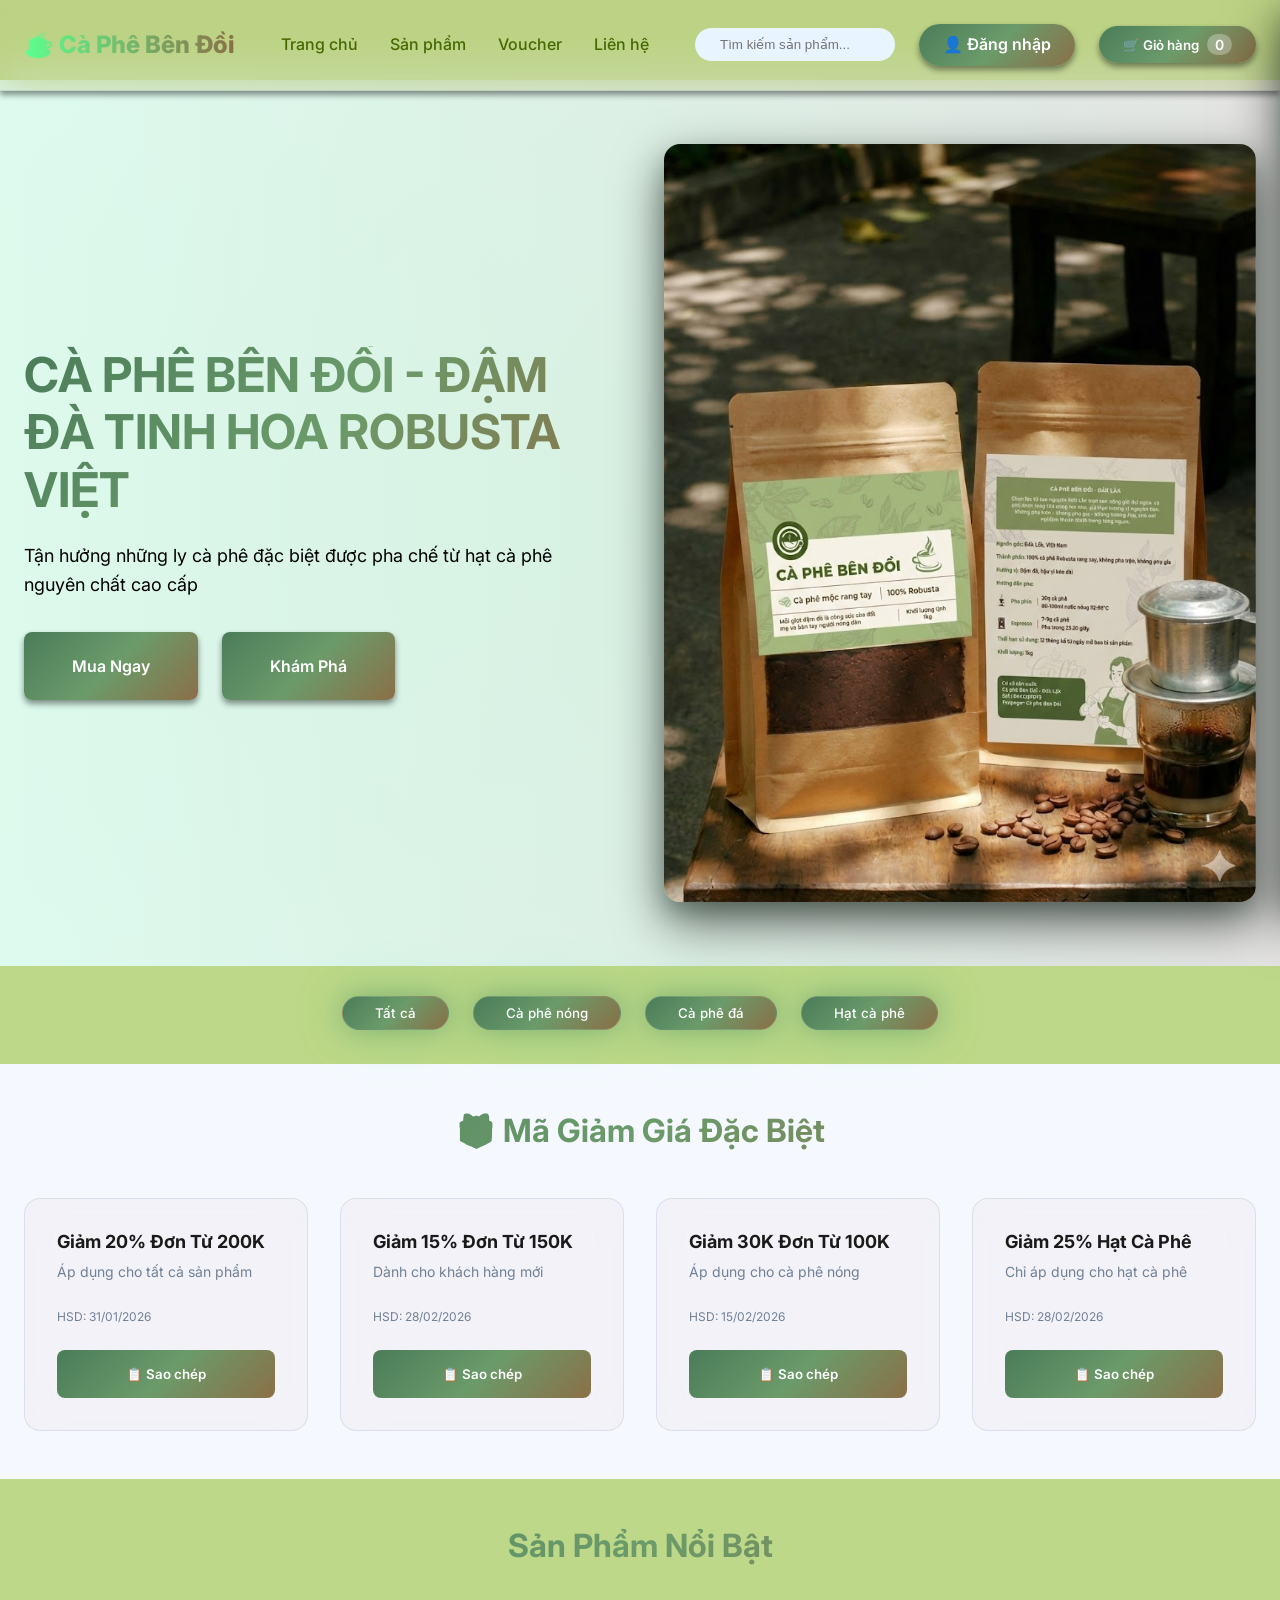
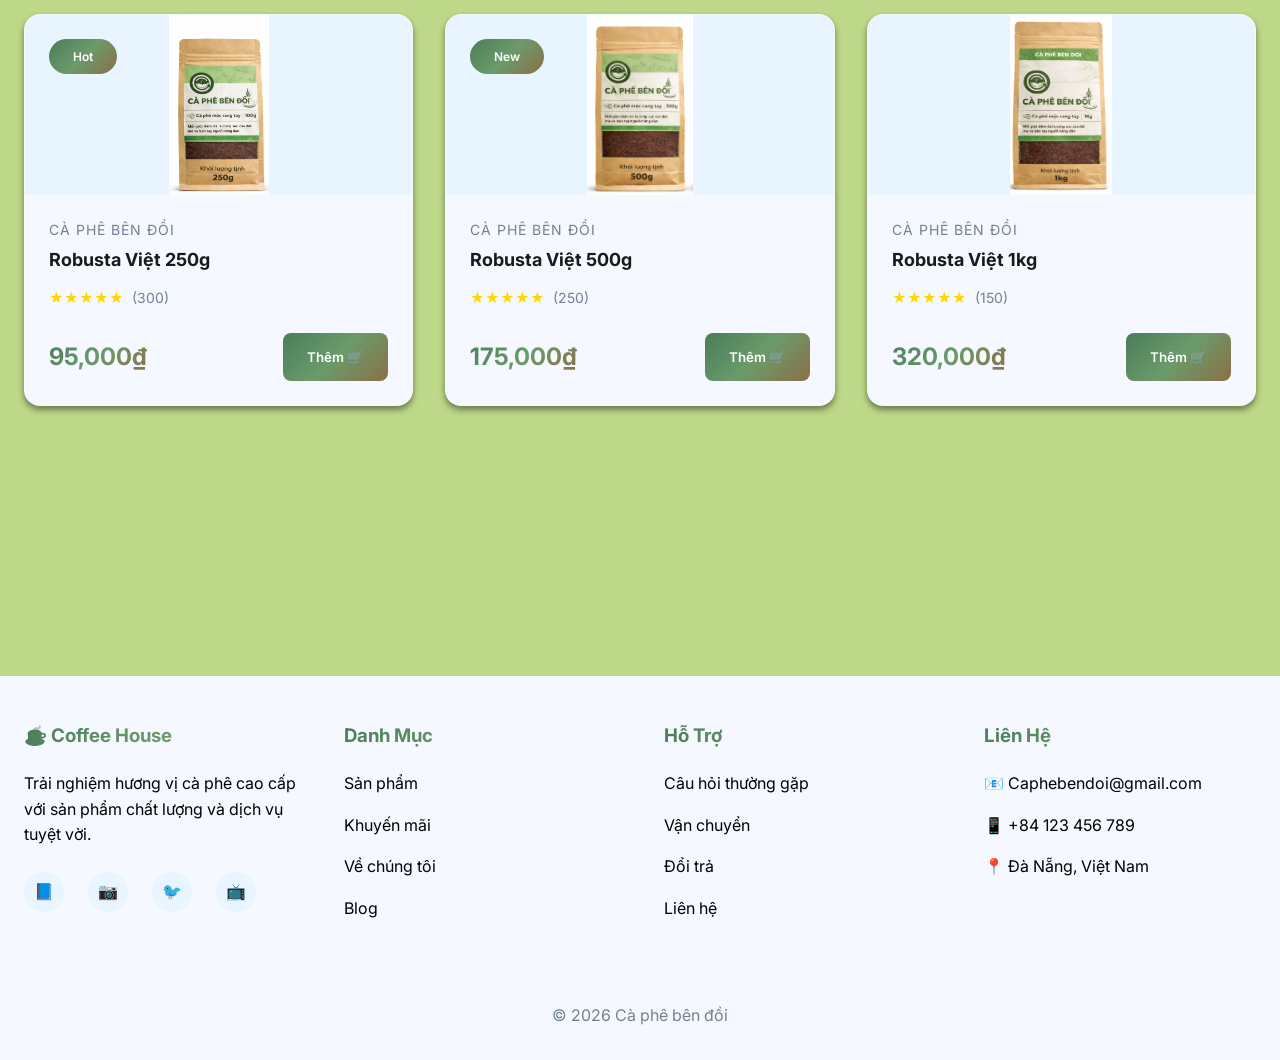
==== commit 172a6e02: "Change greeting from 'Hello World' to 'Goodbye World'" ====
--- a/index.html
+++ b/index.html
@@ -225,76 +225,6 @@
                     </div>
                 </div>
 
-                <!-- Product 4 - Cold Brew -->
-                <div class="product-card" data-category="iced">
-                    <div class="product-image">
-                        <img src="C:/Users/ACER/.gemini/antigravity/brain/c8f17a90-2928-4ea5-bf29-b43750436bd2/cold_brew_1768664310463.png"
-                            alt="Cold Brew">
-                        <span class="product-badge">Sale</span>
-                    </div>
-                    <div class="product-info">
-                        <div class="product-category">Cà phê đá</div>
-                        <h3 class="product-name">Cold Brew Nguyên Bản</h3>
-                        <div class="product-rating">
-                            <span class="stars">★★★★★</span>
-                            <span class="rating-count">(203)</span>
-                        </div>
-                        <div class="product-footer">
-                            <div class="product-price">50,000₫</div>
-                            <button class="add-to-cart"
-                                onclick="addToCart(4, 'Cold Brew Nguyên Bản', 50000, 'C:/Users/ACER/.gemini/antigravity/brain/c8f17a90-2928-4ea5-bf29-b43750436bd2/cold_brew_1768664310463.png')">
-                                Thêm 🛒
-                            </button>
-                        </div>
-                    </div>
-                </div>
-
-                <!-- Product 5 - Coffee Beans -->
-                <div class="product-card" data-category="beans">
-                    <div class="product-image">
-                        <img src="C:/Users/ACER/.gemini/antigravity/brain/c8f17a90-2928-4ea5-bf29-b43750436bd2/coffee_beans_1768664325076.png"
-                            alt="Hạt cà phê">
-                    </div>
-                    <div class="product-info">
-                        <div class="product-category">Hạt cà phê</div>
-                        <h3 class="product-name">Arabica Premium 500g</h3>
-                        <div class="product-rating">
-                            <span class="stars">★★★★★</span>
-                            <span class="rating-count">(178)</span>
-                        </div>
-                        <div class="product-footer">
-                            <div class="product-price">250,000₫</div>
-                            <button class="add-to-cart"
-                                onclick="addToCart(5, 'Arabica Premium 500g', 250000, 'C:/Users/ACER/.gemini/antigravity/brain/c8f17a90-2928-4ea5-bf29-b43750436bd2/coffee_beans_1768664325076.png')">
-                                Thêm 🛒
-                            </button>
-                        </div>
-                    </div>
-                </div>
-
-                <!-- Product 6 - Latte -->
-                <div class="product-card" data-category="hot">
-                    <div class="product-image">
-                        <img src="C:/Users/ACER/.gemini/antigravity/brain/c8f17a90-2928-4ea5-bf29-b43750436bd2/cappuccino_1768664275672.png"
-                            alt="Latte">
-                        <span class="product-badge">New</span>
-                    </div>
-                    <div class="product-info">
-                        <div class="product-category">Cà phê nóng</div>
-                        <h3 class="product-name">Latte Vanilla</h3>
-                        <div class="product-rating">
-                            <span class="stars">★★★★☆</span>
-                            <span class="rating-count">(134)</span>
-                        </div>
-                        <div class="product-footer">
-                            <div class="product-price">60,000₫</div>
-                            <button class="add-to-cart"
-                                onclick="addToCart(6, 'Latte Vanilla', 60000, 'C:/Users/ACER/.gemini/antigravity/brain/c8f17a90-2928-4ea5-bf29-b43750436bd2/cappuccino_1768664275672.png')">
-                                Thêm 🛒
-                            </button>
-                        </div>
-                    </div>
-                </div>
             </div>
         </div>
     </section>
@@ -391,4 +321,4 @@
     <script src="script.js"></script>
 </body>
 
-</html>+</html>
